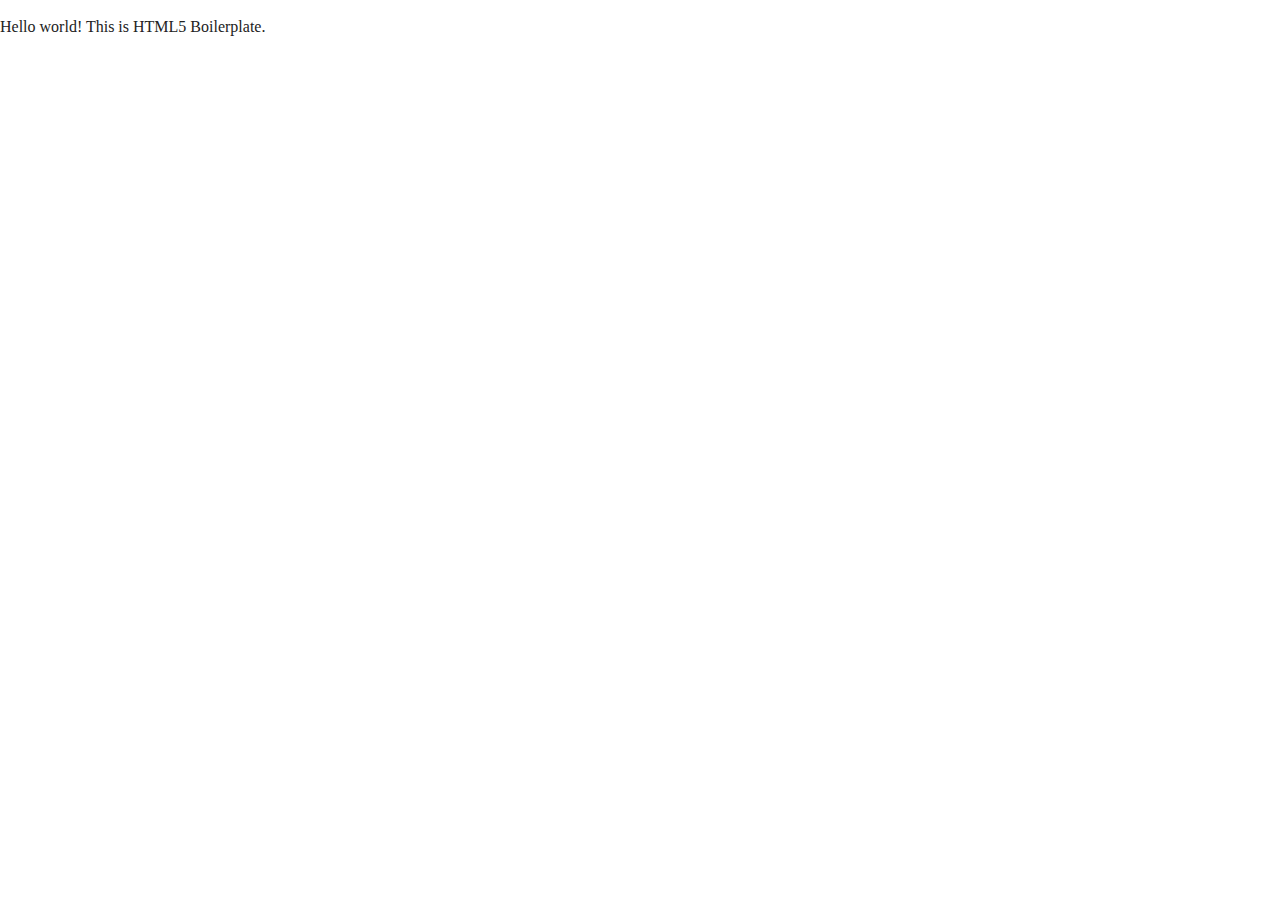
==== index.html @ 07cf0f29 "Add html file" ====
<!doctype html>
<html class="no-js" lang="">

<head>
  <meta charset="utf-8">
  <title></title>
  <meta name="description" content="">
  <meta name="viewport" content="width=device-width, initial-scale=1">

  <meta property="og:title" content="">
  <meta property="og:type" content="">
  <meta property="og:url" content="">
  <meta property="og:image" content="">

  <link rel="manifest" href="site.webmanifest">
  <link rel="apple-touch-icon" href="icon.png">
  <!-- Place favicon.ico in the root directory -->

  <link rel="stylesheet" href="css/normalize.css">
  <link rel="stylesheet" href="css/main.css">

  <meta name="theme-color" content="#fafafa">
</head>

<body>

  <!-- Add your site or application content here -->
  <p>Hello world! This is HTML5 Boilerplate.</p>
  <script src="js/vendor/modernizr-3.11.2.min.js"></script>
  <script src="js/plugins.js"></script>
  <script src="js/main.js"></script>

  <!-- Google Analytics: change UA-XXXXX-Y to be your site's ID. -->
  <script>
    window.ga = function () { ga.q.push(arguments) }; ga.q = []; ga.l = +new Date;
    ga('create', 'UA-XXXXX-Y', 'auto'); ga('set', 'anonymizeIp', true); ga('set', 'transport', 'beacon'); ga('send', 'pageview')
  </script>
  <script src="https://www.google-analytics.com/analytics.js" async></script>
</body>

</html>
---- css/main.css ----
/*! HTML5 Boilerplate v8.0.0 | MIT License | https://html5boilerplate.com/ */

/* main.css 2.1.0 | MIT License | https://github.com/h5bp/main.css#readme */
/*
 * What follows is the result of much research on cross-browser styling.
 * Credit left inline and big thanks to Nicolas Gallagher, Jonathan Neal,
 * Kroc Camen, and the H5BP dev community and team.
 */

/* ==========================================================================
   Base styles: opinionated defaults
   ========================================================================== */

html {
  color: #222;
  font-size: 1em;
  line-height: 1.4;
}

/*
 * Remove text-shadow in selection highlight:
 * https://twitter.com/miketaylr/status/12228805301
 *
 * Vendor-prefixed and regular ::selection selectors cannot be combined:
 * https://stackoverflow.com/a/16982510/7133471
 *
 * Customize the background color to match your design.
 */

::-moz-selection {
  background: #b3d4fc;
  text-shadow: none;
}

::selection {
  background: #b3d4fc;
  text-shadow: none;
}

/*
 * A better looking default horizontal rule
 */

hr {
  display: block;
  height: 1px;
  border: 0;
  border-top: 1px solid #ccc;
  margin: 1em 0;
  padding: 0;
}

/*
 * Remove the gap between audio, canvas, iframes,
 * images, videos and the bottom of their containers:
 * https://github.com/h5bp/html5-boilerplate/issues/440
 */

audio,
canvas,
iframe,
img,
svg,
video {
  vertical-align: middle;
}

/*
 * Remove default fieldset styles.
 */

fieldset {
  border: 0;
  margin: 0;
  padding: 0;
}

/*
 * Allow only vertical resizing of textareas.
 */

textarea {
  resize: vertical;
}

/* ==========================================================================
   Author's custom styles
   ========================================================================== */

/* ==========================================================================
   Helper classes
   ========================================================================== */

/*
 * Hide visually and from screen readers
 */

.hidden,
[hidden] {
  display: none !important;
}

/*
 * Hide only visually, but have it available for screen readers:
 * https://snook.ca/archives/html_and_css/hiding-content-for-accessibility
 *
 * 1. For long content, line feeds are not interpreted as spaces and small width
 *    causes content to wrap 1 word per line:
 *    https://medium.com/@jessebeach/beware-smushed-off-screen-accessible-text-5952a4c2cbfe
 */

.sr-only {
  border: 0;
  clip: rect(0, 0, 0, 0);
  height: 1px;
  margin: -1px;
  overflow: hidden;
  padding: 0;
  position: absolute;
  white-space: nowrap;
  width: 1px;
  /* 1 */
}

/*
 * Extends the .sr-only class to allow the element
 * to be focusable when navigated to via the keyboard:
 * https://www.drupal.org/node/897638
 */

.sr-only.focusable:active,
.sr-only.focusable:focus {
  clip: auto;
  height: auto;
  margin: 0;
  overflow: visible;
  position: static;
  white-space: inherit;
  width: auto;
}

/*
 * Hide visually and from screen readers, but maintain layout
 */

.invisible {
  visibility: hidden;
}

/*
 * Clearfix: contain floats
 *
 * For modern browsers
 * 1. The space content is one way to avoid an Opera bug when the
 *    `contenteditable` attribute is included anywhere else in the document.
 *    Otherwise it causes space to appear at the top and bottom of elements
 *    that receive the `clearfix` class.
 * 2. The use of `table` rather than `block` is only necessary if using
 *    `:before` to contain the top-margins of child elements.
 */

.clearfix::before,
.clearfix::after {
  content: " ";
  display: table;
}

.clearfix::after {
  clear: both;
}

/* ==========================================================================
   EXAMPLE Media Queries for Responsive Design.
   These examples override the primary ('mobile first') styles.
   Modify as content requires.
   ========================================================================== */

@media only screen and (min-width: 35em) {
  /* Style adjustments for viewports that meet the condition */
}

@media print,
  (-webkit-min-device-pixel-ratio: 1.25),
  (min-resolution: 1.25dppx),
  (min-resolution: 120dpi) {
  /* Style adjustments for high resolution devices */
}

/* ==========================================================================
   Print styles.
   Inlined to avoid the additional HTTP request:
   https://www.phpied.com/delay-loading-your-print-css/
   ========================================================================== */

@media print {
  *,
  *::before,
  *::after {
    background: #fff !important;
    color: #000 !important;
    /* Black prints faster */
    box-shadow: none !important;
    text-shadow: none !important;
  }

  a,
  a:visited {
    text-decoration: underline;
  }

  a[href]::after {
    content: " (" attr(href) ")";
  }

  abbr[title]::after {
    content: " (" attr(title) ")";
  }

  /*
   * Don't show links that are fragment identifiers,
   * or use the `javascript:` pseudo protocol
   */
  a[href^="#"]::after,
  a[href^="javascript:"]::after {
    content: "";
  }

  pre {
    white-space: pre-wrap !important;
  }

  pre,
  blockquote {
    border: 1px solid #999;
    page-break-inside: avoid;
  }

  /*
   * Printing Tables:
   * https://web.archive.org/web/20180815150934/http://css-discuss.incutio.com/wiki/Printing_Tables
   */
  thead {
    display: table-header-group;
  }

  tr,
  img {
    page-break-inside: avoid;
  }

  p,
  h2,
  h3 {
    orphans: 3;
    widows: 3;
  }

  h2,
  h3 {
    page-break-after: avoid;
  }
}
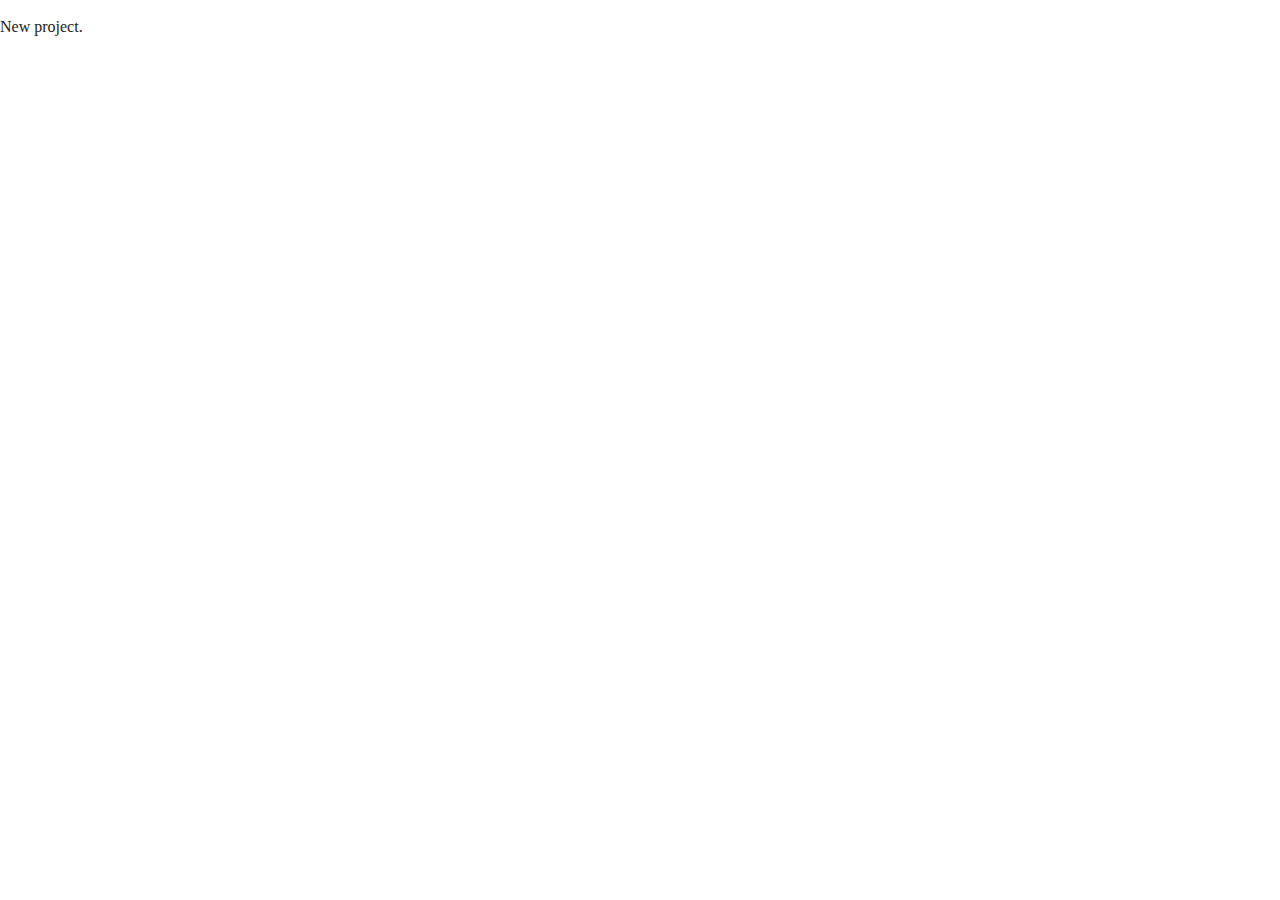
==== commit 6c391ea9: "Update index.html" ====
--- a/index.html
+++ b/index.html
@@ -25,7 +25,7 @@
 <body>
 
   <!-- Add your site or application content here -->
-  <p>Hello world! This is HTML5 Boilerplate.</p>
+  <p>New project.</p>
   <script src="js/vendor/modernizr-3.11.2.min.js"></script>
   <script src="js/plugins.js"></script>
   <script src="js/main.js"></script>
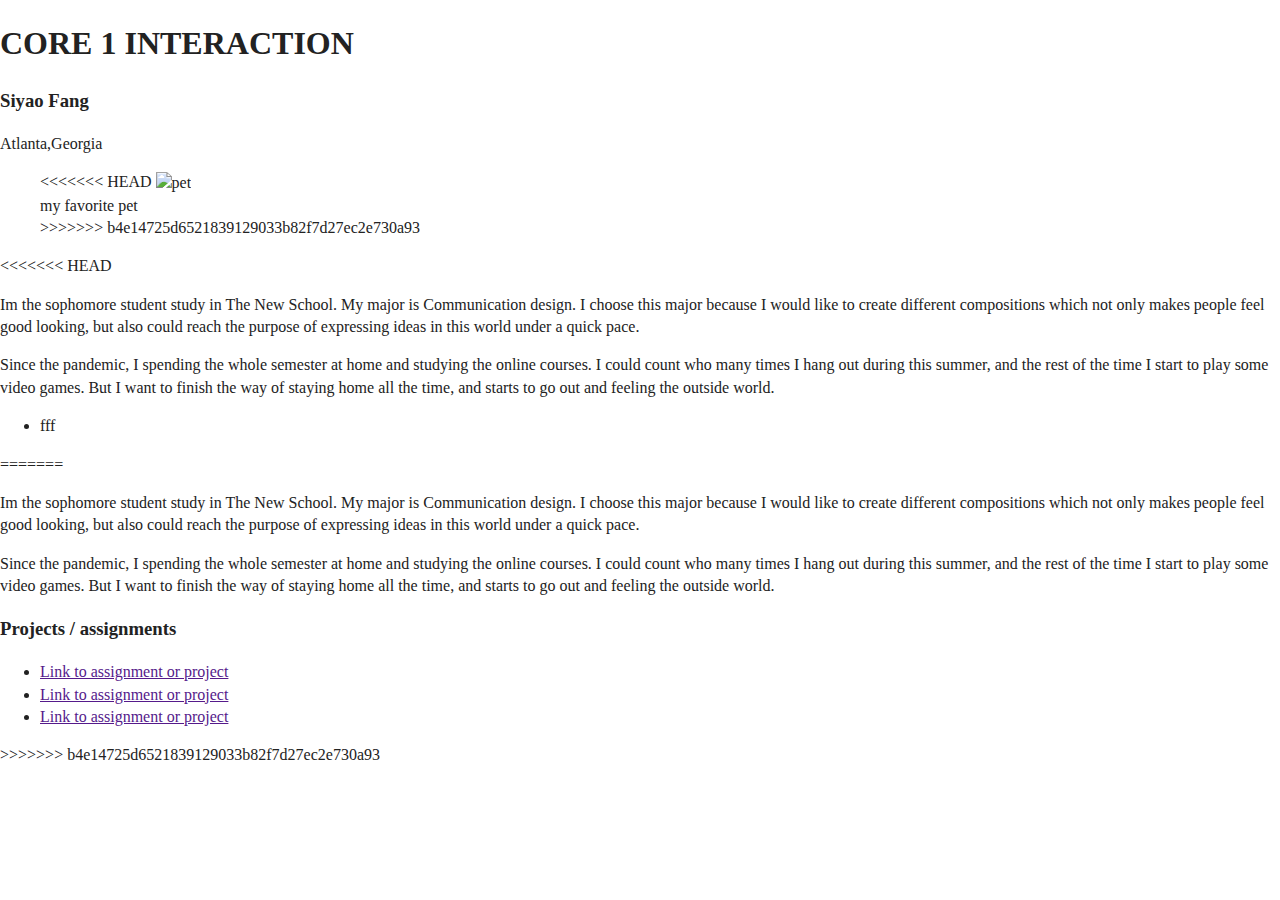
==== commit 9bc132da: "week6" ====
--- a/index.html
+++ b/index.html
@@ -3,7 +3,7 @@
 
 <head>
   <meta charset="utf-8">
-  <title></title>
+  <title>Siyao Fang | Core Interaction</title>
   <meta name="description" content="">
   <meta name="viewport" content="width=device-width, initial-scale=1">
 
@@ -14,18 +14,62 @@
 
   <link rel="manifest" href="site.webmanifest">
   <link rel="apple-touch-icon" href="icon.png">
+  <link rel="stylesheet" href="https://fonts.googleapis.com/css2?family=Merriweather&family=Merriweather+Sans:wght@300..800">
+
   <!-- Place favicon.ico in the root directory -->
 
   <link rel="stylesheet" href="css/normalize.css">
+  <link rel="stylesheet" href="css/reset.css">
   <link rel="stylesheet" href="css/main.css">
-
+  <link href="css/style.css" rel="stylesheet" type="text/css">
   <meta name="theme-color" content="#fafafa">
 </head>
 
 <body>
 
-  <!-- Add your site or application content here -->
-  <p>New project.</p>
+  <main>
+
+    <section class="intro-block">
+      <h1>CORE 1 INTERACTION</h1>
+      <h3>Siyao Fang</h3>
+      <p class="location">Atlanta,Georgia</p>
+      <figure>
+<<<<<<< HEAD
+        <img src="img/AdobeStock_208184327.jpeg" alt="pet" style="width:100%">
+        <figcaption>my favorite pet</figcaption>
+>>>>>>> b4e14725d6521839129033b82f7d27ec2e730a93
+      </figure> 
+    </section>
+  
+  
+<<<<<<< HEAD
+      <section>
+<P>Im the sophomore student study in The New School. My major is Communication design. I choose this major because I would like to create different compositions which not only makes people feel good looking, but also could reach the purpose of expressing ideas in this world under a quick pace.</P>
+
+<P>Since the pandemic, I spending the whole semester at home and studying the online courses. I could count who many times I hang out during this summer, and the rest of the time I start to play some video games. But I want to finish the way of staying home all the time, and starts to go out and feeling the outside world.</P>
+
+  </section>
+  <section>
+    <ul><li>fff</li></ul>
+=======
+      <section class="statement">
+<P>Im the sophomore student study in The New School. My major is Communication design. I choose this major because I would like to create different compositions which not only makes people feel good looking, but also could reach the purpose of expressing ideas in this world under a quick pace.</P>
+
+<P>Since the pandemic, I spending the whole semester at home and studying the online courses. I could count who many times I hang out during this summer, and the rest of the time I start to play some video games. But I want to finish the way of staying home all the time, and starts to go out and feeling the outside world.</P>
+  </section>
+  <section class="projects">
+    <h3>Projects / assignments</h3>
+    <ul>
+      <li><a href="">Link to assignment or project</a></li>
+      <li><a href="">Link to assignment or project</a></li>
+      <li><a href="">Link to assignment or project</a></li>
+
+    </ul>
+>>>>>>> b4e14725d6521839129033b82f7d27ec2e730a93
+  </section>
+    
+    </main>
+
   <script src="js/vendor/modernizr-3.11.2.min.js"></script>
   <script src="js/plugins.js"></script>
   <script src="js/main.js"></script>
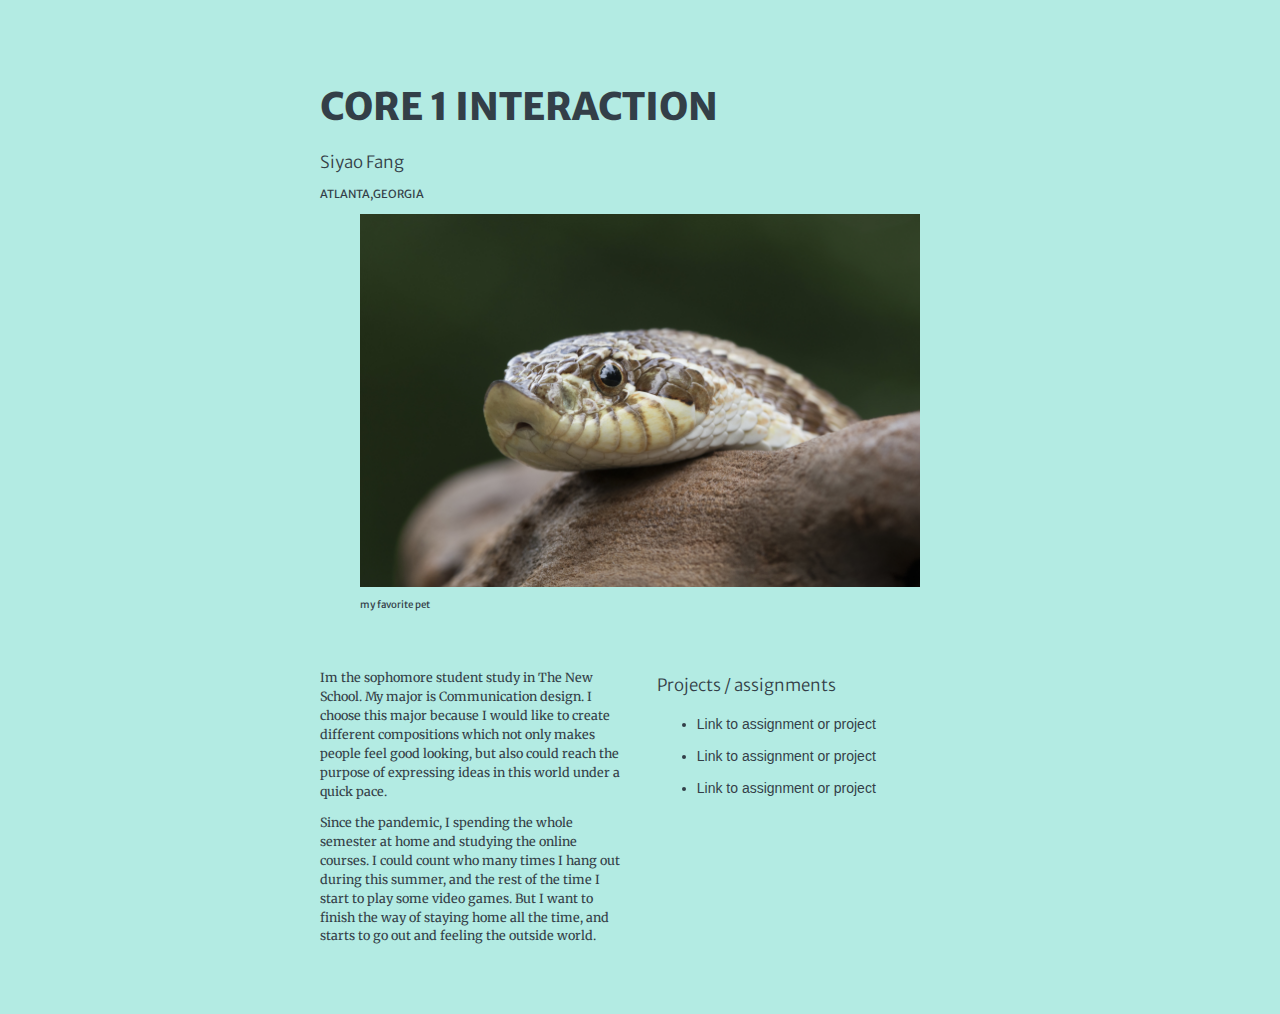
==== commit 5523a0a9: "week6" ====
--- a/index.html
+++ b/index.html
@@ -34,28 +34,17 @@
       <h3>Siyao Fang</h3>
       <p class="location">Atlanta,Georgia</p>
       <figure>
-<<<<<<< HEAD
         <img src="img/AdobeStock_208184327.jpeg" alt="pet" style="width:100%">
         <figcaption>my favorite pet</figcaption>
->>>>>>> b4e14725d6521839129033b82f7d27ec2e730a93
       </figure> 
     </section>
   
   
-<<<<<<< HEAD
       <section>
 <P>Im the sophomore student study in The New School. My major is Communication design. I choose this major because I would like to create different compositions which not only makes people feel good looking, but also could reach the purpose of expressing ideas in this world under a quick pace.</P>
 
 <P>Since the pandemic, I spending the whole semester at home and studying the online courses. I could count who many times I hang out during this summer, and the rest of the time I start to play some video games. But I want to finish the way of staying home all the time, and starts to go out and feeling the outside world.</P>
 
-  </section>
-  <section>
-    <ul><li>fff</li></ul>
-=======
-      <section class="statement">
-<P>Im the sophomore student study in The New School. My major is Communication design. I choose this major because I would like to create different compositions which not only makes people feel good looking, but also could reach the purpose of expressing ideas in this world under a quick pace.</P>
-
-<P>Since the pandemic, I spending the whole semester at home and studying the online courses. I could count who many times I hang out during this summer, and the rest of the time I start to play some video games. But I want to finish the way of staying home all the time, and starts to go out and feeling the outside world.</P>
   </section>
   <section class="projects">
     <h3>Projects / assignments</h3>
@@ -65,7 +54,6 @@
       <li><a href="">Link to assignment or project</a></li>
 
     </ul>
->>>>>>> b4e14725d6521839129033b82f7d27ec2e730a93
   </section>
     
     </main>
--- a/css/style.css
+++ b/css/style.css
@@ -0,0 +1,111 @@
+
+
+
+html {
+  font-size: 0.7rem;
+  font-family: 'Merriweather', serif;
+  background-color: #b3ebe3;
+}
+
+body {
+  padding:5rem 0;
+  color:#333F48;
+}
+
+a {
+  text-decoration: none;
+  color: #333F48;
+}
+
+a:hover {
+  text-decoration: underline;
+  color: #333F48;
+}
+
+main {
+  display:grid;
+  grid-template-columns: 1fr 1fr ;
+  grid-auto-rows:min-content;
+  grid-gap:3rem;
+  width: 50vw;
+  margin: 0 auto;
+}
+
+.intro-block {
+  grid-column:1 / 3;
+}
+
+.statement {
+  grid-column:1 / 2;
+}
+
+.projects {
+  grid-column:2 / 3;
+}
+
+.item {
+  grid-column:1;
+  border-top: 1px solid #ccc;
+  padding: 1rem 0;
+}
+
+.definition {
+  grid-column:2;
+  border-top: 1px solid #ccc;
+  padding: 1rem 0;
+}
+
+
+
+h1, h2, h3, h4, h5 {
+  font-family: 'Merriweather Sans', sans-serif;
+  margin-bottom:1rem;
+}
+
+h1 {
+  font-size:3.375rem;
+  font-weight:800;
+}
+h2 {
+  font-size:2.25rem;
+}
+h3 {
+  font-size:1.5rem;
+  font-weight:300;
+
+}
+h4 {
+  font-size:1rem;
+}
+
+
+li {
+  font-size: 1.25rem;
+  font-family: 'Roboto Mono', sans-serif;
+  line-height: 1.5;
+  padding: .5rem 0;
+}
+
+p {
+  font-size: 1.125rem;
+  line-height: 1.5;
+  margin-bottom:1rem;
+}
+
+.location {
+  font-size: 1rem;
+  font-family: 'Merriweather Sans', sans-serif;
+  text-transform: uppercase;
+  line-height: 1.5;
+}
+
+img {
+  display: block;
+  margin: 0 auto;
+}
+
+figcaption {
+  font-size: .875rem;
+  font-family: 'Merriweather Sans', sans-serif;
+  padding-top: 1rem;
+}
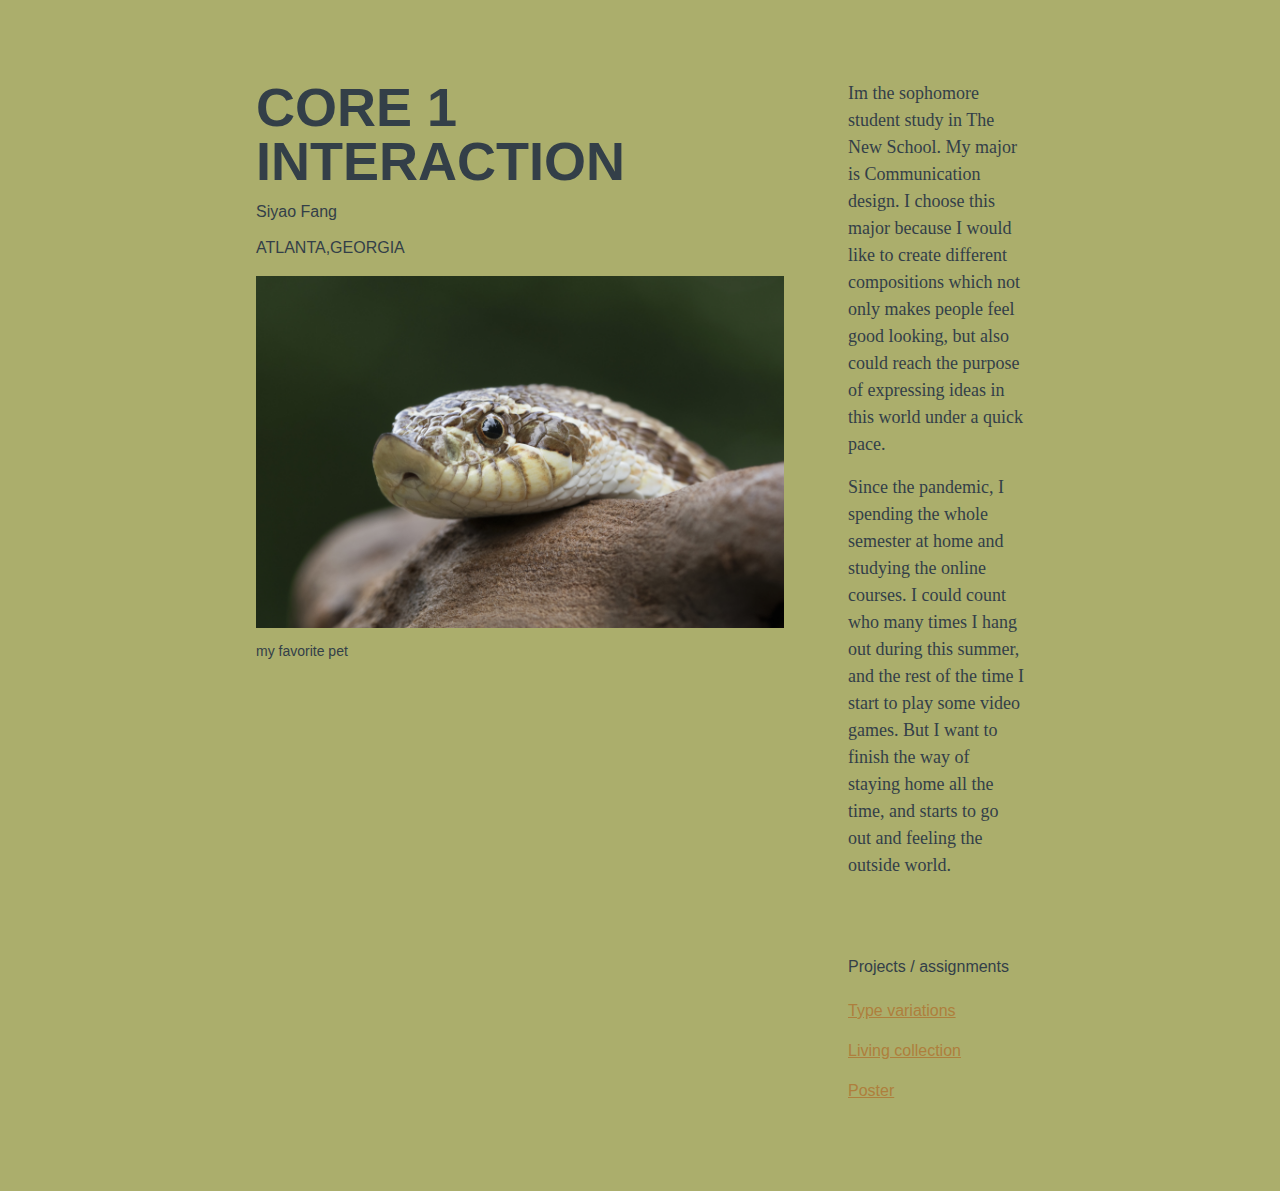
==== commit 71eeff4f: "poster" ====
--- a/index.html
+++ b/index.html
@@ -47,11 +47,12 @@
 
   </section>
   <section class="projects">
+     <section class="projects">
     <h3>Projects / assignments</h3>
     <ul>
-      <li><a href="">Link to assignment or project</a></li>
-      <li><a href="">Link to assignment or project</a></li>
-      <li><a href="">Link to assignment or project</a></li>
+      <li><a href="projects/type-variations/index.html">Type variations</a></li>
+      <li><a href="projects/collection/living-collection">Living collection</a></li>
+      <li><a href="projects/poster/index.html">Poster</a></li>
 
     </ul>
   </section>
--- a/css/style.css
+++ b/css/style.css
@@ -2,9 +2,9 @@
 
 
 html {
-  font-size: 0.7rem;
-  font-family: 'Merriweather', serif;
-  background-color: #b3ebe3;
+  font-size: 1rem;
+  font-family: 'Lobster', serif;
+  background-color: #abae6c;
 }
 
 body {
@@ -13,30 +13,30 @@
 }
 
 a {
-  text-decoration: none;
-  color: #333F48;
+  text-decoration: underline;
+  color: #ae7f3d;
 }
 
 a:hover {
-  text-decoration: underline;
-  color: #333F48;
+  text-decoration: none;
+  color: #ae7f3d;
 }
 
 main {
   display:grid;
-  grid-template-columns: 1fr 1fr ;
+  grid-template-columns: 3fr 1fr ;
   grid-auto-rows:min-content;
-  grid-gap:3rem;
-  width: 50vw;
+  grid-gap:4rem;
+  width: 60vw;
   margin: 0 auto;
 }
 
 .intro-block {
-  grid-column:1 / 3;
+  grid-column:1 / 2;
 }
 
 .statement {
-  grid-column:1 / 2;
+  grid-column:2 / 3;
 }
 
 .projects {
@@ -58,7 +58,7 @@
 
 
 h1, h2, h3, h4, h5 {
-  font-family: 'Merriweather Sans', sans-serif;
+  font-family: 'Raleway', sans-serif;
   margin-bottom:1rem;
 }
 
@@ -70,7 +70,7 @@
   font-size:2.25rem;
 }
 h3 {
-  font-size:1.5rem;
+  font-size:1rem;
   font-weight:300;
 
 }
@@ -80,8 +80,8 @@
 
 
 li {
-  font-size: 1.25rem;
-  font-family: 'Roboto Mono', sans-serif;
+  font-size: 1rem;
+  font-family: 'Raleway', sans-serif;
   line-height: 1.5;
   padding: .5rem 0;
 }
@@ -94,7 +94,7 @@
 
 .location {
   font-size: 1rem;
-  font-family: 'Merriweather Sans', sans-serif;
+  font-family: 'Lobster', sans-serif;
   text-transform: uppercase;
   line-height: 1.5;
 }
@@ -106,6 +106,6 @@
 
 figcaption {
   font-size: .875rem;
-  font-family: 'Merriweather Sans', sans-serif;
+  font-family: 'Lobster', sans-serif;
   padding-top: 1rem;
 }
